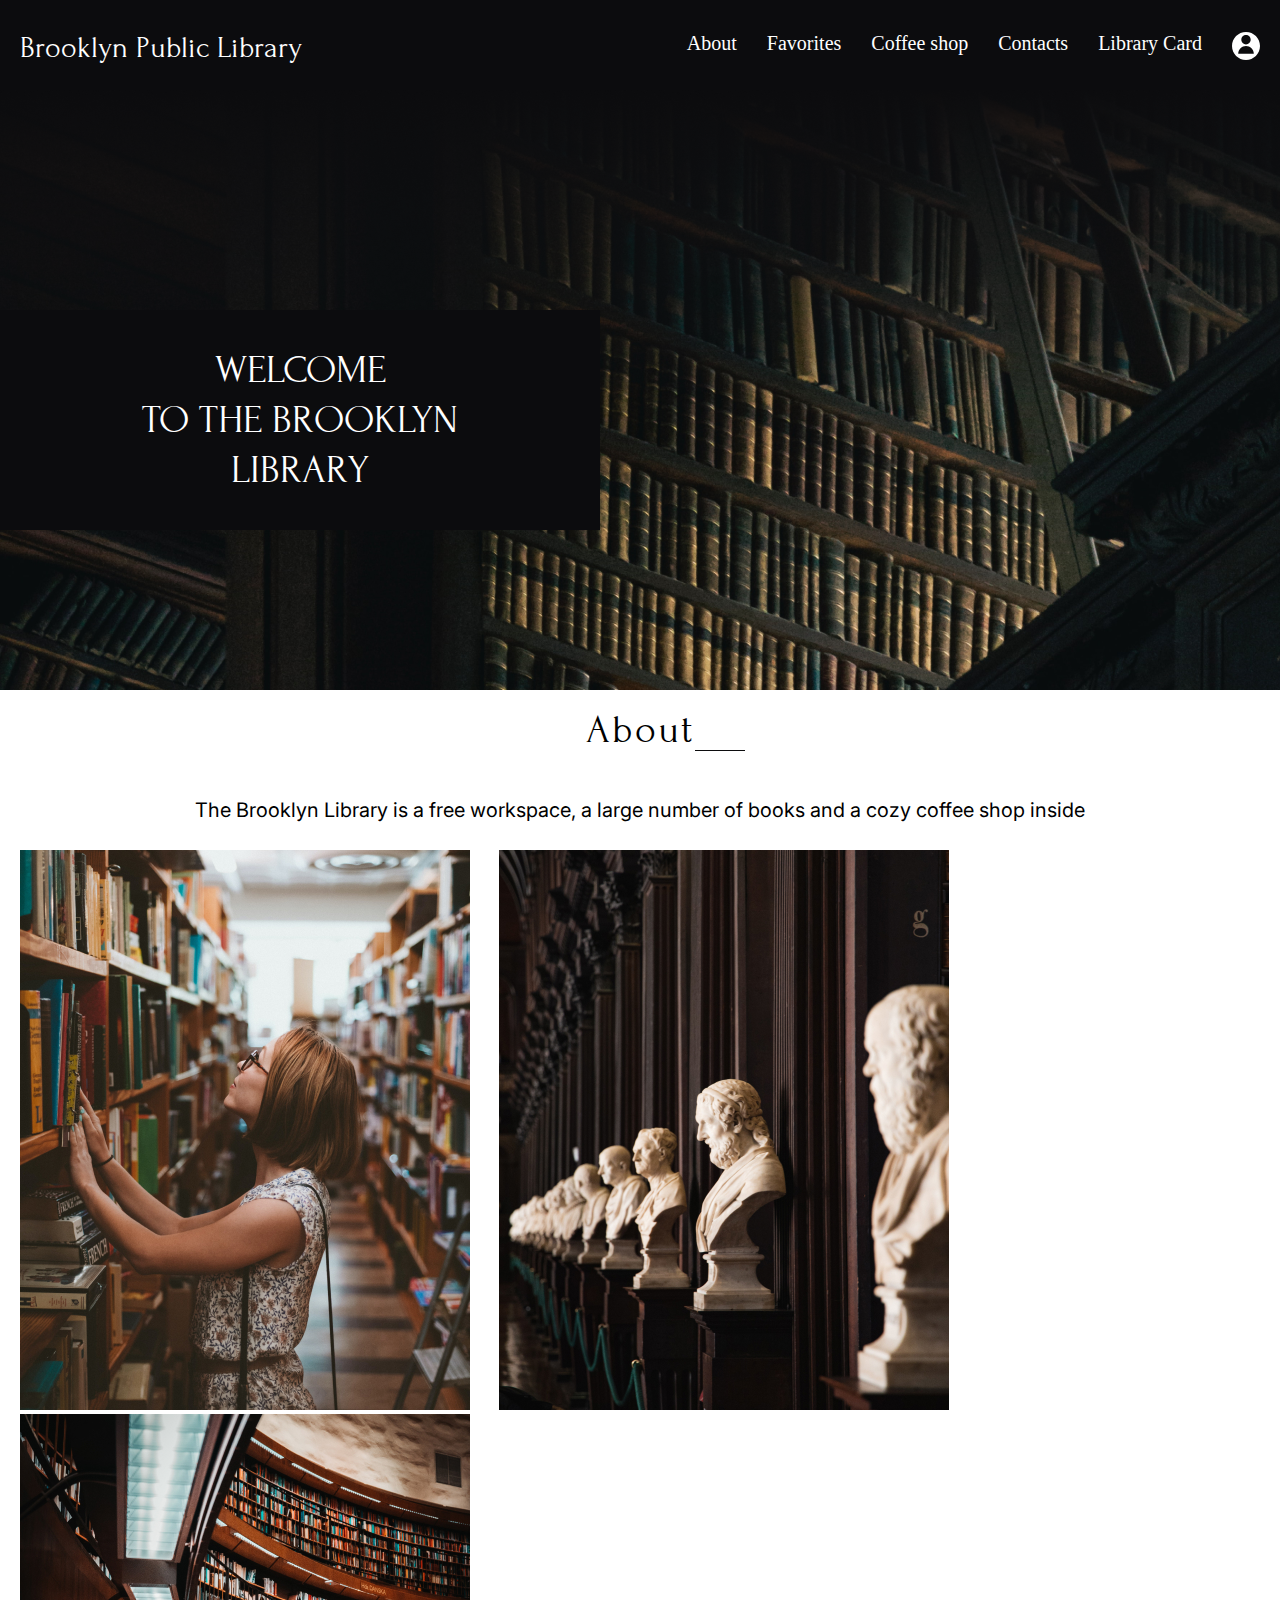
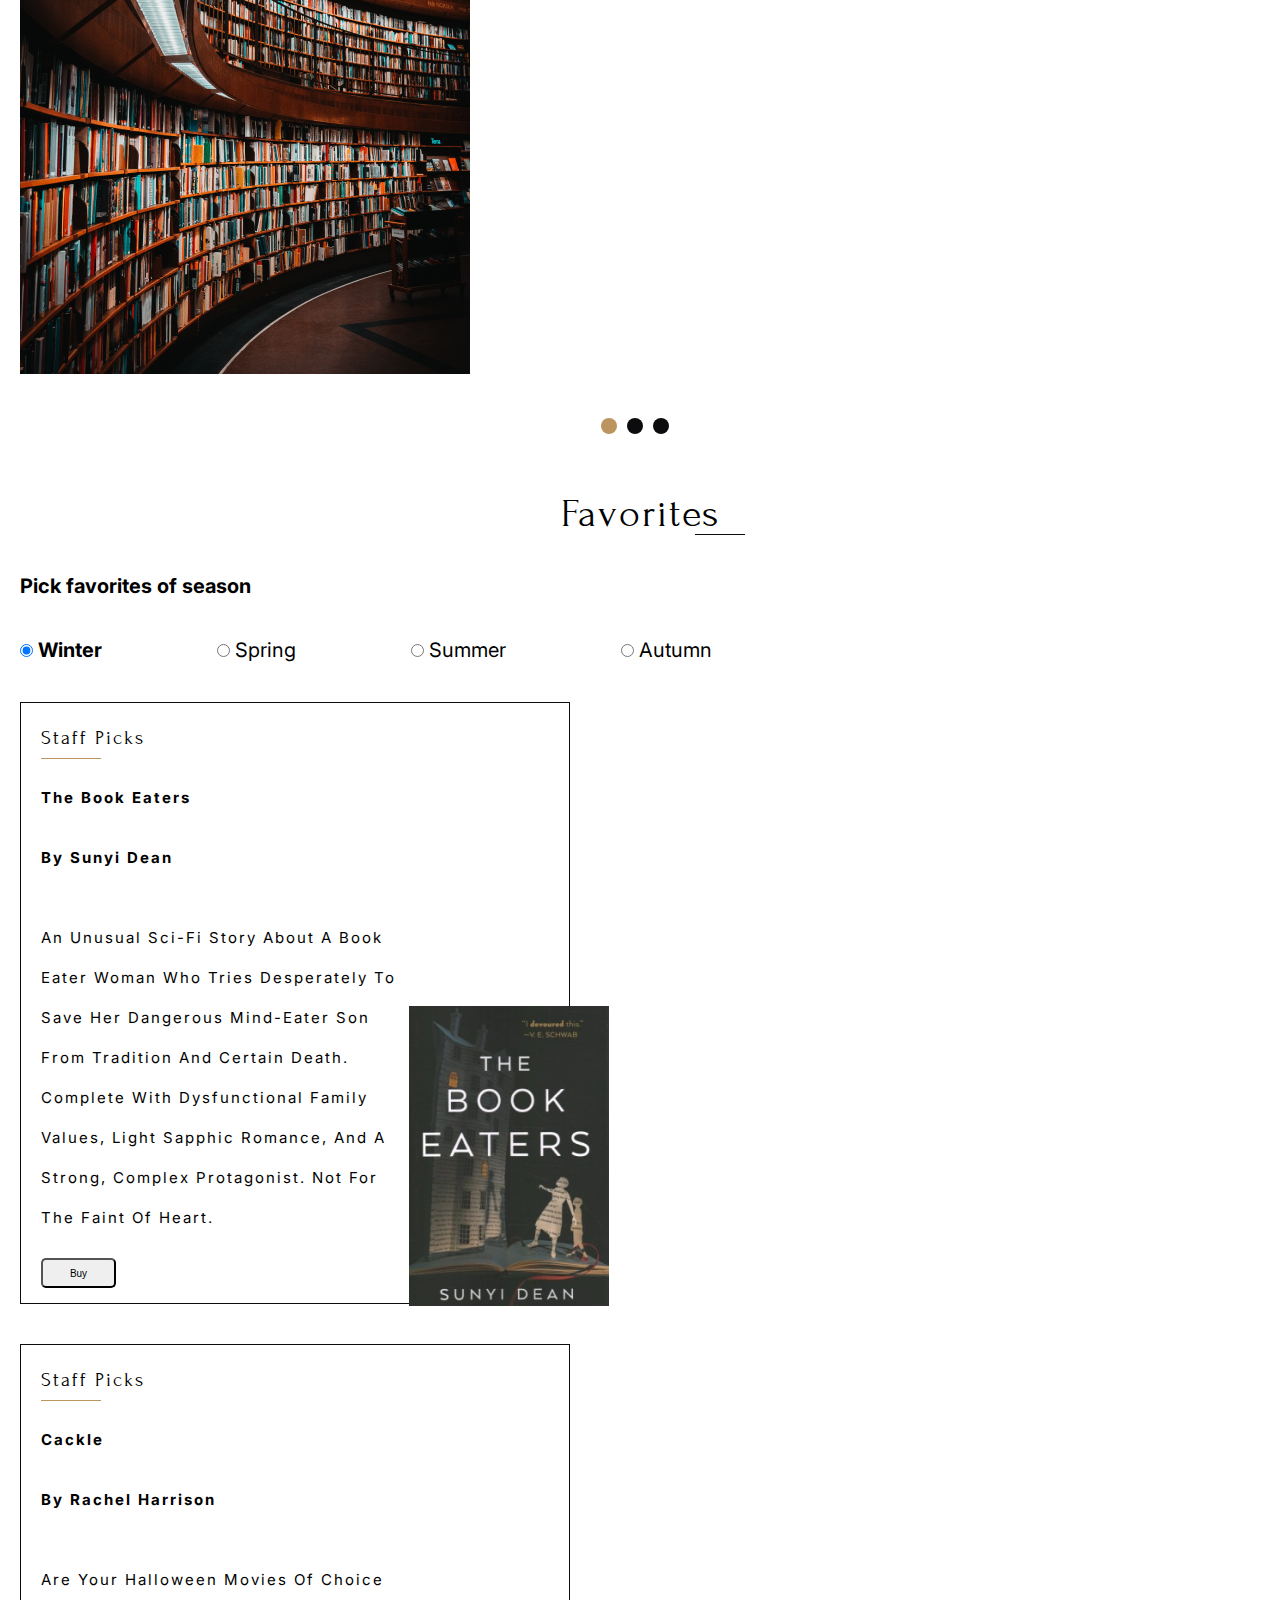
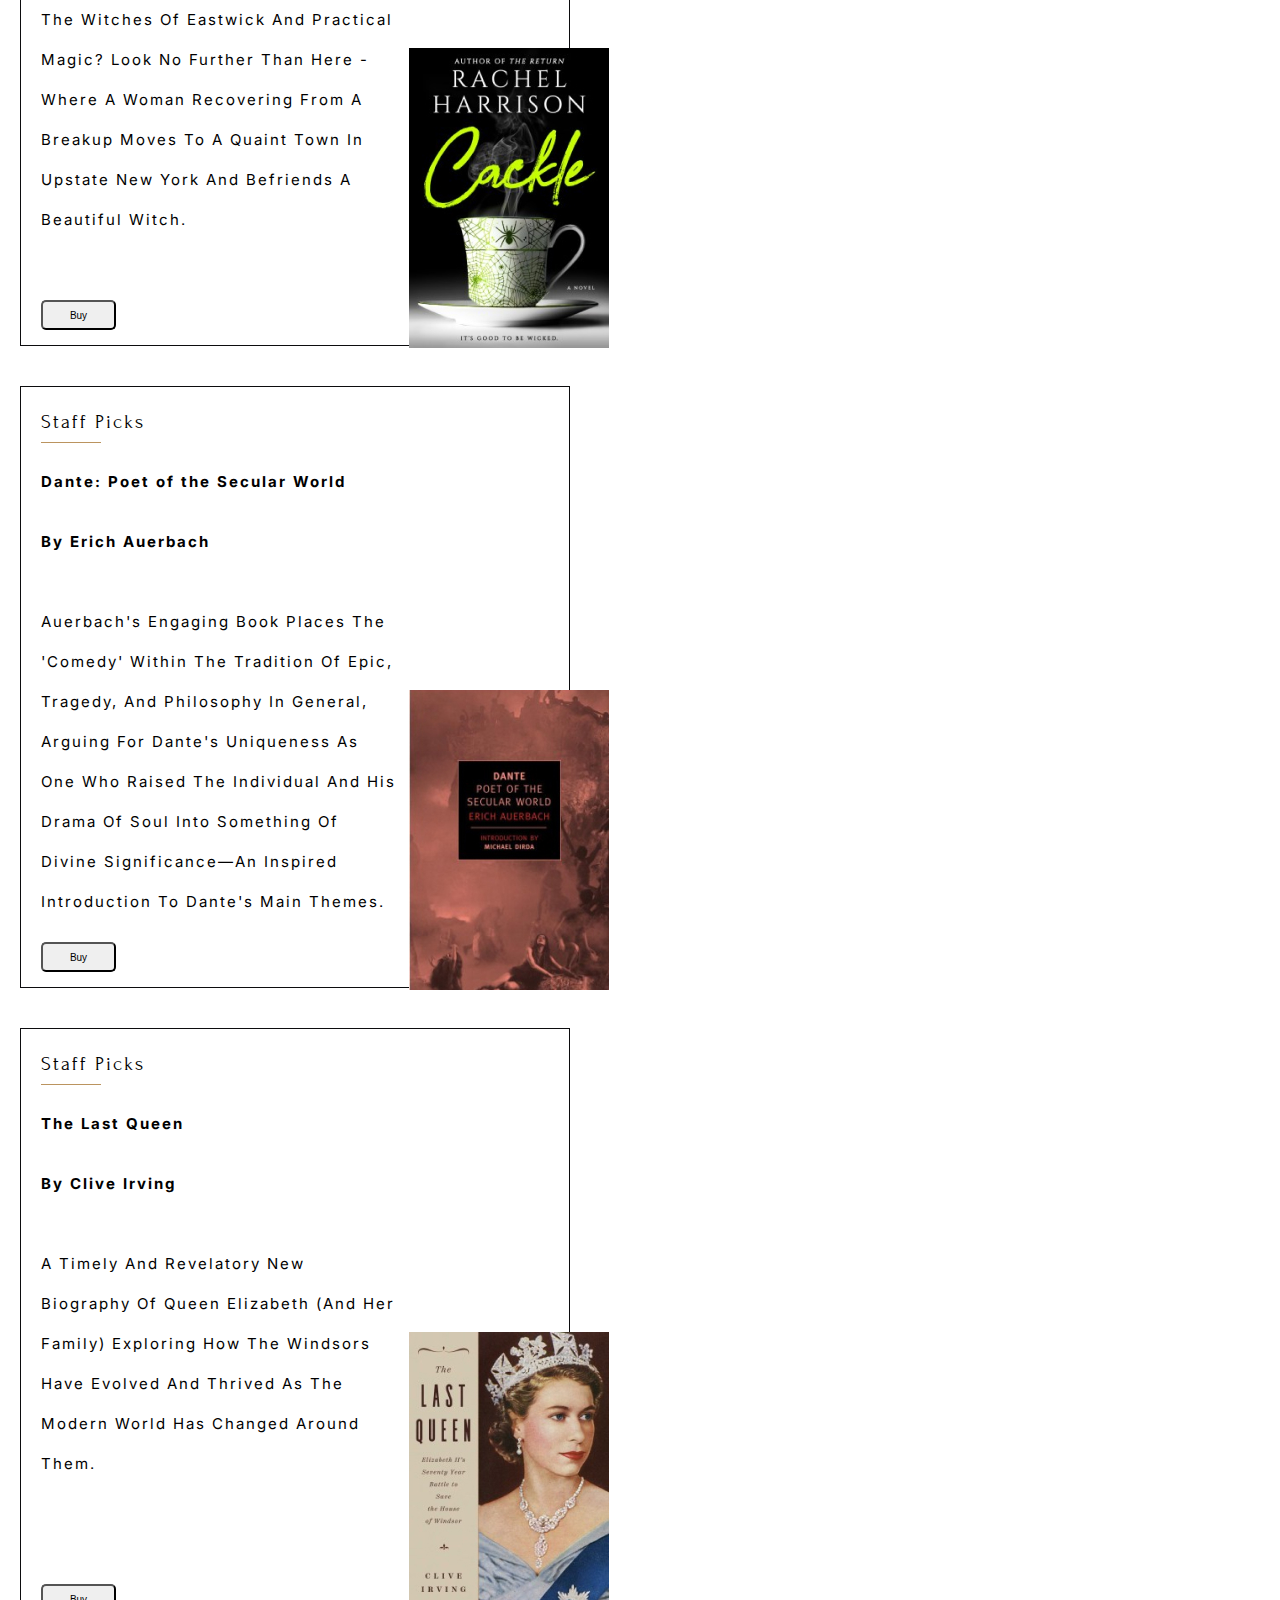
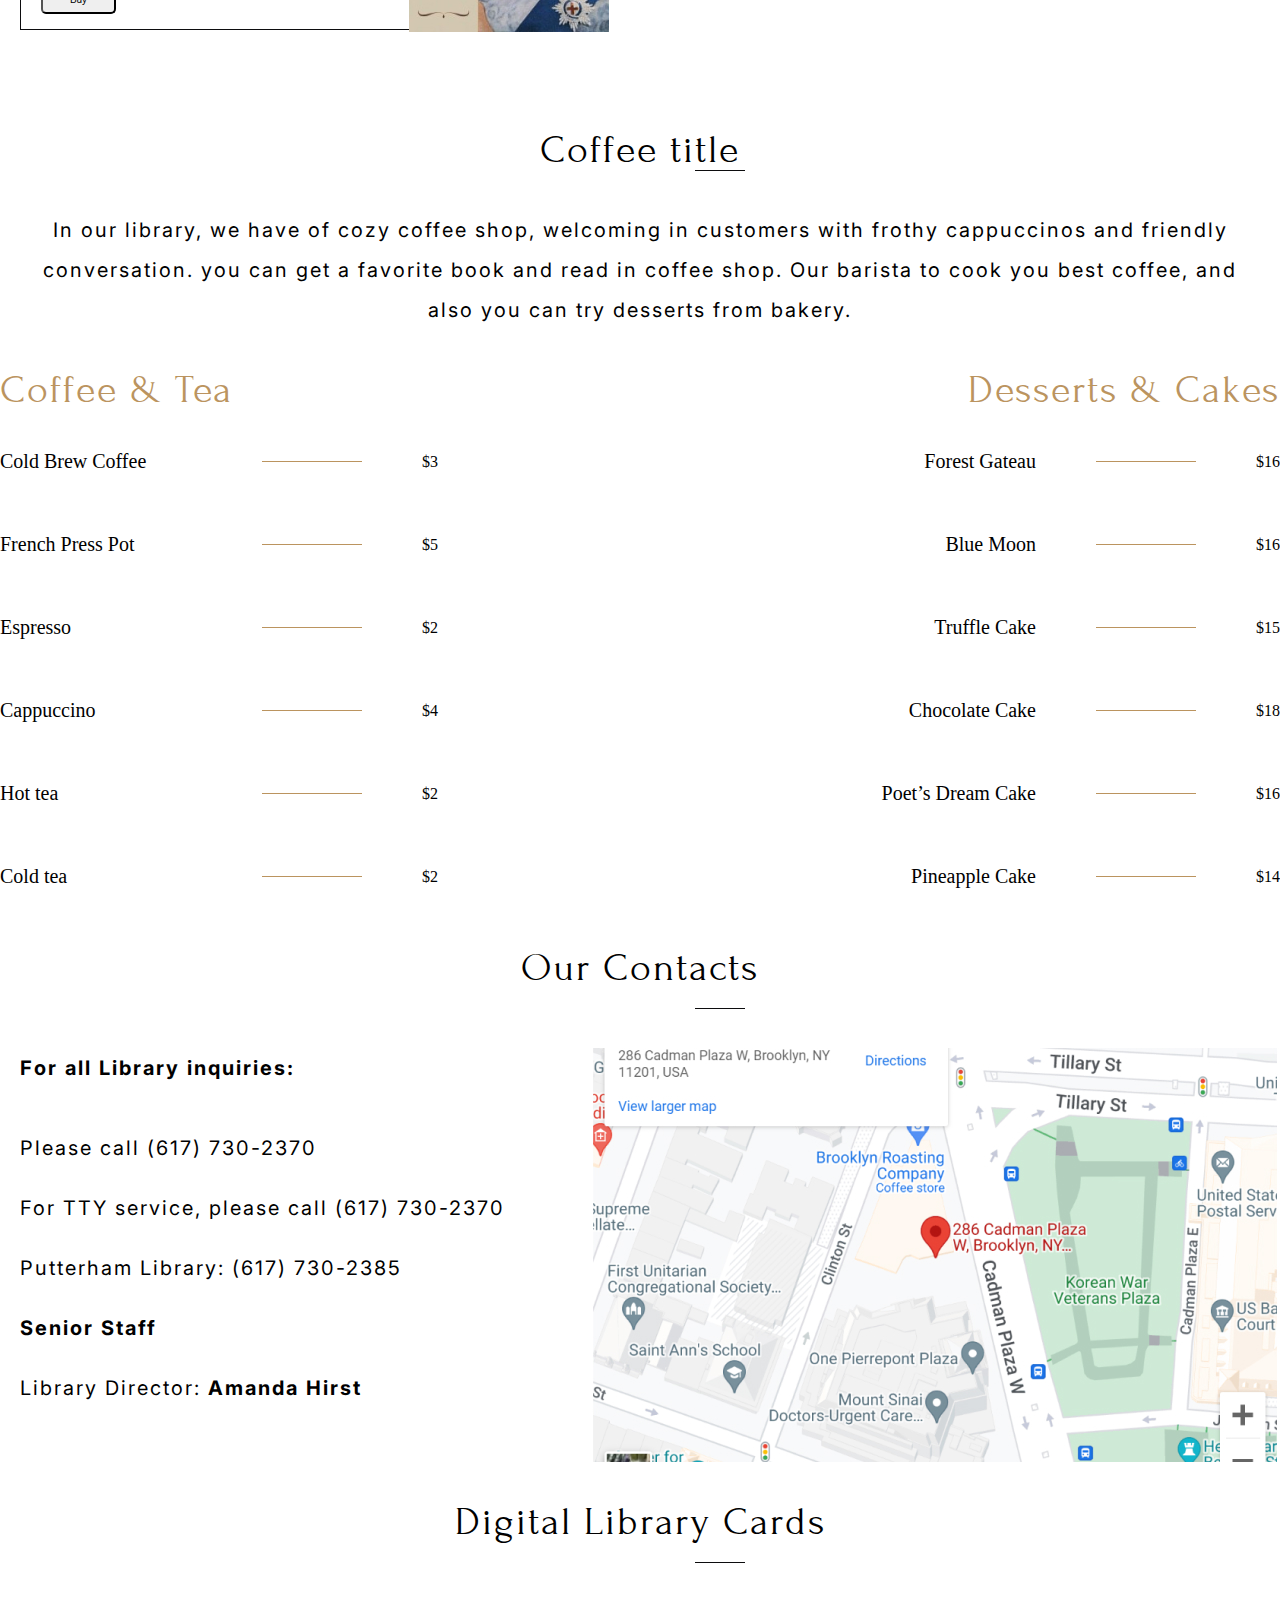
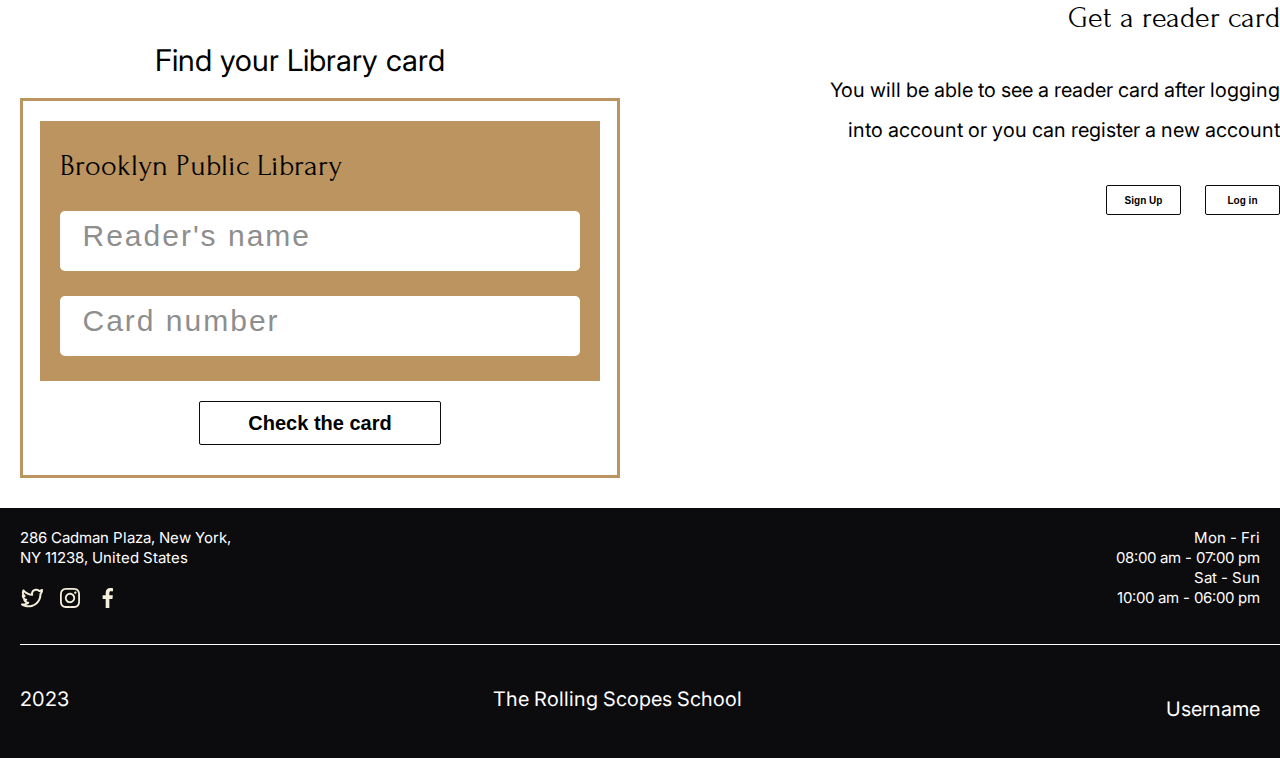
==== library.html @ 5ab6eba3 "Фиксированная вёрстка" ====
<!DOCTYPE html>
<html lang="en">
  <head>
    <link rel="stylesheet" href="/style.css" />
    <meta charset="UTF-8" />
    <meta name="viewport" content="width=device-width, initial-scale=1.0" />
    <title>Document</title>
  </head>
  <body>
    <div class="wrapper">
      <header class="header">
        <div class="container__head">
          <a href="#" class="title__head">Brooklyn Public Library</a>
          <div class="menu__container">
            <nav class="header__menu">
              <ul class="menu__list">
                <li class="menu__link">
                  <a href="#About">About</a>
                </li>
                <li class="menu__link">
                  <a href="#Favorites">Favorites</a>
                </li>
                <li class="menu__link">
                  <a href="#CoffeeShop">Coffee shop</a>
                </li>
                <li class="menu__link">
                  <a href="#Contacts">Contacts</a>
                </li>
                <li class="menu__link">
                  <a href="#LibraryCard">Library Card</a>
                </li>
              </ul>
            </nav>
            <div class="header__logo" href="#">
              <img src="/img/icon_profile.svg" alt="#" />
            </div>
          </div>
        </div>
      </header>
      <main class="main">
        <section class="welcome">
          <div class="welcome__bc"></div>
          <div class="welcome__text">
            WELCOME<br />
            TO THE BROOKLYN<br />
            LIBRARY
          </div>
        </section>
        <section class="about">
          <div class="about__content">
            <h2 class="about__title">About <span></span></h2>
            <div class="about__text">
              The Brooklyn Library is a free workspace, a large number of books
              and a cozy coffee shop inside
            </div>
            <div class="about__img">
              <img src="/img/slider0.jpg" alt="#" />
              <img src="/img/slider1.jpg" alt="#" />
              <img src="/img/slider2.jpg" alt="#" />
            </div>
            <div class="slider">
              <span class="circle circle--active"></span>
              <span class="circle"></span>
              <span class="circle"></span>
            </div>
          </div>
        </section>
        <section class="Favorites">
          <div class="Favorites__content">
            <h2 class="Favorites__title">Favorites <span></span></h2>
            <div class="Favorites__text">Pick favorites of season</div>
            <div class="gallery__seasons">
              <label class="gallery__season gallery__season--active">
                <input
                  type="radio"
                  class="radio"
                  checked
                  name="season"
                  id="winter"
                />
                Winter
              </label>
              <label class="gallery__season">
                <input type="radio" class="radio" name="season" id="spring" />
                Spring
              </label>
              <label class="gallery__season">
                <input type="radio" class="radio" name="season" id="summer" />
                Summer
              </label>
              <label class="gallery__season">
                <input type="radio" class="radio" name="season" id="autumn" />
                Autumn
              </label>
            </div>
            <div class="Favorites__items">
              <div class="Favorites__item">
                <div class="item__title">Staff Picks <span></span></div>
                <div class="item__subtitle">
                  <p>The Book Eaters</p>
                  <p>By Sunyi Dean</p>
                </div>
                <div class="item__text">
                  An unusual sci-fi story about a book eater woman who tries
                  desperately to save her dangerous mind-eater son from
                  tradition and certain death. Complete with dysfunctional
                  family values, light Sapphic romance, and a strong, complex
                  protagonist. Not for the faint of heart.
                </div>
                <button class="item__btn">Buy</button>
                <div class="item__book">
                  <img src="./img/winterBook0.jpg" alt="" />
                </div>
              </div>
              <div class="Favorites__item">
                <div class="item__title">Staff Picks <span></span></div>
                <div class="item__subtitle">
                  <p>Cackle</p>
                  <p>By Rachel Harrison</p>
                </div>
                <div class="item__text">
                  Are your Halloween movies of choice The Witches of Eastwick
                  and Practical Magic? Look no further than here - where a woman
                  recovering from a breakup moves to a quaint town in upstate
                  New York and befriends a beautiful witch.
                </div>
                <button class="item__btn">Buy</button>

                <div class="item__book">
                  <img src="./img/winterBook1.jpg" alt="" />
                </div>
              </div>
              <div class="Favorites__item">
                <div class="item__title">Staff Picks <span></span></div>
                <div class="item__subtitle">
                  <p>Dante: Poet of the Secular World</p>
                  <p>By Erich Auerbach</p>
                </div>
                <div class="item__text">
                  Auerbach's engaging book places the 'Comedy' within the
                  tradition of epic, tragedy, and philosophy in general, arguing
                  for Dante's uniqueness as one who raised the individual and
                  his drama of soul into something of divine significance—an
                  inspired introduction to Dante's main themes.
                </div>
                <button class="item__btn">Buy</button>
                <div class="item__book">
                  <img src="./img/winterBook2.jpg" alt="" />
                </div>
              </div>
              <div class="Favorites__item">
                <div class="item__title">Staff Picks <span></span></div>
                <div class="item__subtitle">
                  <p>The Last Queen</p>
                  <p>By Clive Irving</p>
                </div>
                <div class="item__text">
                  A timely and revelatory new biography of Queen Elizabeth (and
                  her family) exploring how the Windsors have evolved and
                  thrived as the modern world has changed around them.
                </div>
                <button class="item__btn">Buy</button>
                <div class="item__book">
                  <img src="./img/winterBook3.jpg" alt="" />
                </div>
              </div>
            </div>
          </div>
        </section>
        <section class="coffee shop">
          <div class="coffee__title">Coffee title <span></span></div>
          <div class="coffee__text">
            In our library, we have of cozy coffee shop, welcoming in customers
            with frothy cappuccinos and friendly conversation. you can get a
            favorite book and read in coffee shop. Our barista to cook you best
            coffee, and also you can try desserts from bakery.
          </div>
          <div class="menu">
            <div class="menu__tea__coffee">
              <div class="menu__title">Coffee & Tea</div>
              <div class="price-menu__item">
                <div class="price-item__text">Cold Brew Coffee</div>
                <span class="price-item__line"></span>
                <div class="price-item__price">$3</div>
              </div>
              <div class="price-menu__item">
                <div class="price-item__text">French Press Pot</div>
                <span class="price-item__line"></span>
                <div class="price-item__price">$5</div>
              </div>
              <div class="price-menu__item">
                <div class="price-item__text">Espresso</div>
                <span class="price-item__line"></span>
                <div class="price-item__price">$2</div>
              </div>
              <div class="price-menu__item">
                <div class="price-item__text">Cappuccino</div>
                <span class="price-item__line"></span>
                <div class="price-item__price">$4</div>
              </div>
              <div class="price-menu__item">
                <div class="price-item__text">Hot tea</div>
                <span class="price-item__line"></span>
                <div class="price-item__price">$2</div>
              </div>
              <div class="price-menu__item">
                <div class="price-item__text">Cold tea</div>
                <span class="price-item__line"></span>
                <div class="price-item__price">$2</div>
              </div>
            </div>
            <div class="coffeeShop__food">
              <div class="menu__title">Desserts & Cakes</div>
              <div class="price-menu__items">
                <div class="price-menu__item">
                  <div class="price-item__text">Forest Gateau</div>
                  <span class="price-item__line"></span>
                  <div class="price-item__price">$16</div>
                </div>
                <div class="price-menu__item">
                  <div class="price-item__text">Blue Moon</div>
                  <span class="price-item__line"></span>
                  <div class="price-item__price">$16</div>
                </div>
                <div class="price-menu__item">
                  <div class="price-item__text">Truffle Cake</div>
                  <span class="price-item__line"></span>
                  <div class="price-item__price">$15</div>
                </div>
                <div class="price-menu__item">
                  <div class="price-item__text">Chocolate Cake</div>
                  <span class="price-item__line"></span>
                  <div class="price-item__price">$18</div>
                </div>
                <div class="price-menu__item">
                  <div class="price-item__text">Poet’s Dream Cake</div>
                  <span class="price-item__line"></span>
                  <div class="price-item__price">$16</div>
                </div>
                <div class="price-menu__item">
                  <div class="price-item__text">Pineapple Cake</div>
                  <span class="price-item__line"></span>
                  <div class="price-item__price">$14</div>
                </div>
              </div>
            </div>
          </div>
        </section>
        <section class="Our__Contacts">
          <div class="title__contacts">Our Contacts <span></span></div>
          <div class="info__row">
            <div class="info__contacts">
              <div class="text__info">
                <div class="inquiries__label">For all Library inquiries:</div>
                <p class="inquiries__text">Please call (617) 730-2370</p>
                <p class="inquiries__text">
                  For TTY service, please call (617) 730-2370
                </p>
                <p class="inquiries__text">Putterham Library: (617) 730-2385</p>
                <div class="senior__info">Senior Staff</div>
                <p class="inquiries__text">
                  Library Director: <span>Amanda Hirst</span>
                </p>
              </div>
            </div>
            <img class="info__img" src="./img/map.jpg" alt="#" />
          </div>
        </section>
        <section class="LibraryCards">
          <div class="card__content">
            <div class="card__title">Digital Library Cards <span></span></div>
            <div class="card__row">
              <div class="card__info">
                <div class="card__info-title">Find your Library card</div>
                <div class="card__info-body">
                  <div class="card-form__content">
                    <legend class="card-form__subtitle">
                      Brooklyn Public Library
                    </legend>
                    <input
                      class="card-form__name"
                      type="text"
                      placeholder="Reader's name "
                    />
                    <input
                      class="card-form__number"
                      type="text"
                      placeholder="Card number"
                    />
                  </div>
                  <button class="card-from__btn" type="submit">
                    Check the card
                  </button>
                </div>
              </div>
              <div class="card__reader">
                <div class="card__reader-title">Get a reader card</div>
                <div class="card__reader-text">
                  You will be able to see a reader card after logging into
                  account or you can register a new account
                </div>
                <form class="card-reader__form" action="#">
                  <button class="card-reader__sign btn">Sign Up</button>
                  <button class="card-reader__log btn">Log in</button>
                </form>
              </div>
            </div>
          </div>
        </section>
      </main>
      <footer class="footer">
        <div class="footer__content">
          <div class="footer__column">
            <div class="footer__top">
              <div class="footer__schedule">
                <div class="schedule__socialNetwork">
                  <a href="#" class="socialNetwork__address">
                    286 Cadman Plaza, New York, <br />
                    NY 11238, United States
                  </a>
                  <ul class="socialNetwork__links">
                    <li>
                      <a href="#"
                        ><img
                          class="socialNetwork__link"
                          src="./img/u_twitter-alt.svg"
                          alt="#"
                      /></a>
                    </li>
                    <li>
                      <a href="#"
                        ><img
                          class="socialNetwork__link"
                          src="./img/u_instagram.svg"
                          alt="#"
                      /></a>
                    </li>
                    <li>
                      <a href="#"
                        ><img
                          class="socialNetwork__link"
                          src="./img/u_facebook-f.svg"
                          alt="#"
                      /></a>
                    </li>
                  </ul>
                </div>
                <div class="schedule__workingHours">
                  <div class="workingHours__days">
                    <p class="days__text">Mon - Fri</p>
                    <p class="days__text">08:00 am - 07:00 pm</p>
                  </div>
                  <div class="workingHours__hours">
                    <p class="hours__text">Sat - Sun</p>
                    <p class="hours__text">10:00 am - 06:00 pm</p>
                  </div>
                </div>
              </div>
            </div>
            <span class="footer__line"></span>
          </div>

          <div class="footer__base">
            <div class="base__row">
              <div class="footer-base__date">2023</div>
              <div class="footer-base__text">The Rolling Scopes School</div>
              <div class="footer-base__username">Username</div>
            </div>
          </div>
        </div>
      </footer>
    </div>
  </body>
</html>
---- style.css ----
@import url("https://fonts.googleapis.com/css2?family=Inter:wght@100..900&display=swap");
@import url("https://fonts.googleapis.com/css2?family=Forum&display=swap");
* {
  padding: 0;
  margin: 0;
  box-sizing: border-box;
}

.wrapper {
  max-width: 1440px;
  overflow: hidden;
  margin: 0 auto;
}
.header {
  background-color: #0c0c0e;
  height: 90px;
}
.container__head {
  padding-top: 31px;
  padding-left: 20px;
  display: flex;
  justify-content: space-between;
  align-items: center;
}
.title__head {
  text-decoration: none;
  color: #fff;
  font-family: "Forum";
  font-size: 30px;
}
.menu__list {
  max-width: 584px;
  display: flex;
}
.menu__link {
  list-style: none;
  font-size: 20px;
  margin-right: 30px;
}
.menu__list a {
  text-decoration: none;
  color: #fff;
}
.header__logo {
  margin-right: 20px;
}
.menu__container {
  display: flex;
}
.main {
  margin: 0 auto;
}
.welcome {
  position: relative;
}
.welcome__bc {
  width: 100%;
  background: url(./img/Header.png) no-repeat;
  height: 600px;
  background-size: cover;
}
.welcome__text {
  font-size: 40px;
  line-height: 50px;
  bottom: 160px;
  color: #fff;
  padding: 35px 40px;
  z-index: 0;
  position: absolute;
  width: 600px;
  font-family: "Forum";
  text-align: center;
  background-color: #0c0c0e;
}
.about {
}
.about__title {
  position: relative;
  font-weight: normal;
  line-height: 40px;
  font-size: 40px;
  letter-spacing: 2px;
  font-family: "Forum";
  text-align: center;
  padding-top: 20px;
  & span {
    left: 695px;
    position: absolute;
    display: block;
    background-color: #0c0c0e;
    width: 50px;
    height: 1px;
  }
}
.about__text {
  line-height: 40px;
  font-size: 20px;
  font-family: "inter";
  padding-top: 40px;
  text-align: center;
}
.about__img {
  padding-top: 20px;
}
.about__img :first-child {
  padding-left: 20px;
  padding-right: 25px;
}
.about__img :last-child {
  padding-left: 20px;
}
.slider {
  display: flex;
  padding-top: 40px;
  justify-content: center;
}
.circle {
  width: 16px;
  height: 16px;
  border-radius: 50%;
  background-color: #0c0c0e;
  display: inline-block;
  margin-right: 10px;
}
.circle--active {
  background-color: #bb945f;
}
.Favorites__title {
  position: relative;
  font-weight: normal;
  line-height: 40px;
  font-size: 40px;
  letter-spacing: 2px;
  font-family: "Forum";
  text-align: center;
  padding-top: 60px;
  & span {
    display: block;
    left: 695px;
    position: absolute;
    background-color: #0c0c0e;
    width: 50px;
    height: 1px;
  }
}
.Favorites__text {
  padding-left: 20px;
  padding-top: 40px;
  font-family: "inter";
  font-size: 20px;
  line-height: 24.2px;
  font-weight: 700;
}
.gallery__seasons {
  padding-top: 40px;
  padding-left: 20px;
}
.gallery__season {
  margin-right: 110px;
  width: 700px;
  font-family: "inter";
  font-size: 20px;
  line-height: 24px;
}

.gallery__season--active {
  font-weight: 700;
}
.Favorites__items {
  display: flex;
  flex-wrap: wrap;
  padding-top: 40px;
  margin: 0 -110px;
}
.Favorites__item {
  flex: 1 0 60%;
  max-width: 550px;
  min-height: 555px;
  border: 1px solid #0c0c0e;
  position: relative;
  display: flex;
  flex-direction: column;
  margin: 0 130px 40px;
  padding: 15px 20px;
}
.item__title {
  font-family: "Forum";
  font-size: 20px;
  line-height: 40px;
  letter-spacing: 2px;
  font-weight: 400;
  position: relative;
  & span {
    display: block;
    position: absolute;
    background-color: #bb945f;
    width: 60px;
    height: 1px;
  }
}
.item__subtitle {
  padding-top: 20px;
  font-family: "inter";
  font-weight: 700;
  font-size: 15px;
  line-height: 40px;
  letter-spacing: 2px;
}
.item__subtitle p {
  margin-bottom: 20px;
}
.item__text {
  padding-top: 20px;
  width: 355px;
  height: 320px;
  font-family: "inter";
  font-weight: 400;
  font-size: 15px;
  line-height: 40px;
  letter-spacing: 2px;
  text-transform: capitalize;
  flex: 1 1 auto;
}
.item__book {
  position: absolute;
  right: -40px;
  bottom: -7px;
}
.item__btn {
  width: 75px;
  height: 30px;
  border-radius: 5px;
  margin-top: 40px;
  font-size: 10px;
}
.coffee__title {
  position: relative;
  font-weight: normal;
  line-height: 40px;
  font-size: 40px;
  letter-spacing: 2px;
  font-family: "Forum";
  text-align: center;
  padding-top: 60px;
  & span {
    display: block;
    left: 695px;
    position: absolute;
    background-color: #0c0c0e;
    width: 50px;
    height: 1px;
  }
}
.coffee__text {
  padding: 40px 20px;
  font-family: "inter";
  font-weight: 400;
  font-size: 20px;
  line-height: 40px;
  letter-spacing: 2px;
  text-align: center;
}
.menu__title {
  position: relative;
  padding-bottom: 40px;
  color: #bb945f;
  font-family: "forum";
  font-weight: 400;
  font-size: 40px;
  line-height: 40px;
  letter-spacing: 2px;
}
.menu__tea__coffee {
  width: 438px;
}
.price-item__text {
  flex: 1 0 auto;
  font-size: 20px;
}

.price-item__line {
  display: inline-block;
  width: 100px;
  height: 1px;
  background-color: #bb945f;
  margin: 0 60px;
}

.price-item__price {
}
.price-menu__items {
  display: flex;
  flex-direction: column;
}
.menu {
  display: flex;
  justify-content: space-between;
}
.price-menu__item {
  display: flex;
  justify-content: space-between;
  align-items: center;
  margin-bottom: 40px;
  margin: 0 0px 60px 0;
  width: 100%;
}
.coffeeShop__food {
  text-align: right;
  width: 438px;
}
.title__contacts {
  margin: 0px 0 60px 0;
  position: relative;
  font-weight: normal;
  line-height: 40px;
  font-size: 40px;
  letter-spacing: 2px;
  font-family: "Forum";
  text-align: center;
  & span {
    display: block;
    left: 695px;
    position: absolute;
    background-color: #0c0c0e;
    width: 50px;
    height: 1px;
    margin-top: 20px;
  }
}
.Our__Contacts {
  margin-bottom: 40px;
}
.info__row {
  display: flex;
  justify-content: space-between;
  align-items: flex-start;
}
.info__img {
  height: 414px;
}
.info__contacts {
  margin: 0 20px;
}
.text__info {
  display: flex;
  flex-direction: column;
  justify-content: flex-start;
}
.inquiries__label {
  font-family: "inter";
  font-weight: 700;
  font-size: 20px;
  line-height: 40px;
  letter-spacing: 2px;
  padding-bottom: 40px;
}
.inquiries__text {
  font-family: "inter";
  font-weight: 400;
  font-size: 20px;
  line-height: 40px;
  letter-spacing: 2px;
  margin-bottom: 20px;
}
.inquiries__text:last-child {
  margin: 0;
}
.senior__info {
  font-family: "inter";
  font-weight: 700;
  font-size: 20px;
  line-height: 40px;
  letter-spacing: 2px;
  padding-bottom: 20px;
}
.inquiries__text span {
  font-weight: 700;
}
.card__title {
  margin: 0 0 60px 0;
  position: relative;
  font-weight: normal;
  line-height: 40px;
  font-size: 40px;
  letter-spacing: 2px;
  font-family: "Forum";
  text-align: center;
  & span {
    display: block;
    left: 695px;
    position: absolute;
    background-color: #0c0c0e;
    width: 50px;
    height: 1px;
    margin-top: 20px;
  }
}
.card__row {
  display: flex;
  justify-content: space-between;
  align-items: flex-start;
}

.card__info {
  width: 600px;
}
.card__info-title {
  text-align: center;
  font-family: "inter";
  font-weight: 400;
  font-size: 30px;
  line-height: 36px;
  letter-spacing: 2%;
  padding-top: 40px;
}
.card__info-body {
  width: 600px;
  border: 3px solid #bb945f;
  margin: 20px 20px 30px 20px;
  display: flex;
  flex-direction: column;
  align-items: center;
  padding: 20px 20px 30px 20px;
}
.card-form__subtitle {
  font-family: "forum";
  font-weight: 400;
  font-size: 30px;
  line-height: 50px;
  letter-spacing: 2%;
  padding-bottom: 20px;
}
.card-form__content {
  background-color: #bb945f;
  padding: 20px 20px 25px 20px;
  margin-bottom: 20px;
}
.card-form__name {
  border-radius: 5px;
  margin-bottom: 25px;
  padding: 22.5px;
  width: 520px;
  border: none;
}
.card-form__name::-moz-placeholder {
  color: #8e8e8e;
  font-size: 30px;
  letter-spacing: 2px;
  line-height: 50px;
}
.card-form__name::placeholder {
  color: #8e8e8e;
  font-size: 30px;
  letter-spacing: 2px;
  line-height: 50px;
}

.card-form__number {
  border-radius: 5px;
  padding: 22.5px;
  width: 520px;
  border: none;
}
.card-form__number::-moz-placeholder {
  color: #8e8e8e;
  font-size: 30px;
  letter-spacing: 2px;
  line-height: 50px;
}
.card-form__number::placeholder {
  color: #8e8e8e;
  font-size: 30px;
  letter-spacing: 2px;
  line-height: 50px;
}
.card-from__btn {
  font-weight: 700;
  font-size: 20px;
  font-family: 700;
  line-height: 24px;

  width: 242px;
  height: 44px;
  border-radius: 2px;
  border: 1px solid #0c0c0e;
  background-color: #fff;
}
.card__reader {
  width: 456px;
  text-align: right;
}
.card__reader-title {
  font-family: "forum";
  font-weight: 400;
  font-size: 30px;
  text-align: right;
  line-height: 33px;
  margin-bottom: 35px;
}
.card__reader-text {
  font-family: "inter";
  font-weight: 400;
  font-size: 20px;
  line-height: 40px;
  margin-bottom: 35px;
}

.btn {
  width: 75px;
  height: 30px;
  border-radius: 2px;
  border: 1px #0c0c0e solid;
  font-weight: 700;
  text-align: center;
  font-size: 10px;
  background-color: #fff;
  margin-right: 20px;
}
.card-reader__log {
  margin-right: 0;
}
.footer {
  background-color: #0c0c0e;
  max-width: 1440px;
  height: 250px;
}
.footer__top {
  padding-bottom: 30px;
}
.footer__content {
  padding: 20px 20px 30px 20px;
}
.footer__column {
  display: flex;
  flex-direction: column;
}
.footer__schedule {
  display: flex;
  justify-content: space-between;
}
.socialNetwork__address {
  font-family: "inter";
  font-weight: 400;
  font-size: 15px;
  line-height: 20px;
  color: #fff;
  text-decoration: none;
}
.socialNetwork__links {
  justify-content: space-between;
  width: 100px;
  display: flex;
  padding-top: 18px;
  list-style-type: none;
}
.schedule__workingHours {
  font-family: "inter";
  font-weight: 400;
  font-size: 15px;
  line-height: 20px;
  text-align: right;
  color: #fff;
}
.footer__line {
  background-color: #fff;
  width: 1400px;
  height: 1px;
  text-align: center;
}
.base__row {
  display: flex;
  justify-content: space-between;
  padding: 44px 0;
}
.footer-base__date {
  color: #fff;
  font-family: "inter";
  font-weight: 400;
  font-size: 20px;
  line-height: 20px;
}
.footer-base__text {
  color: #fff;
  font-family: "inter";
  font-weight: 400;
  font-size: 20px;
  line-height: 20px;
}
.footer-base__username {
  color: #fff;
  font-family: "inter";
  font-weight: 400;
  font-size: 20px;
  line-height: 40px;
}
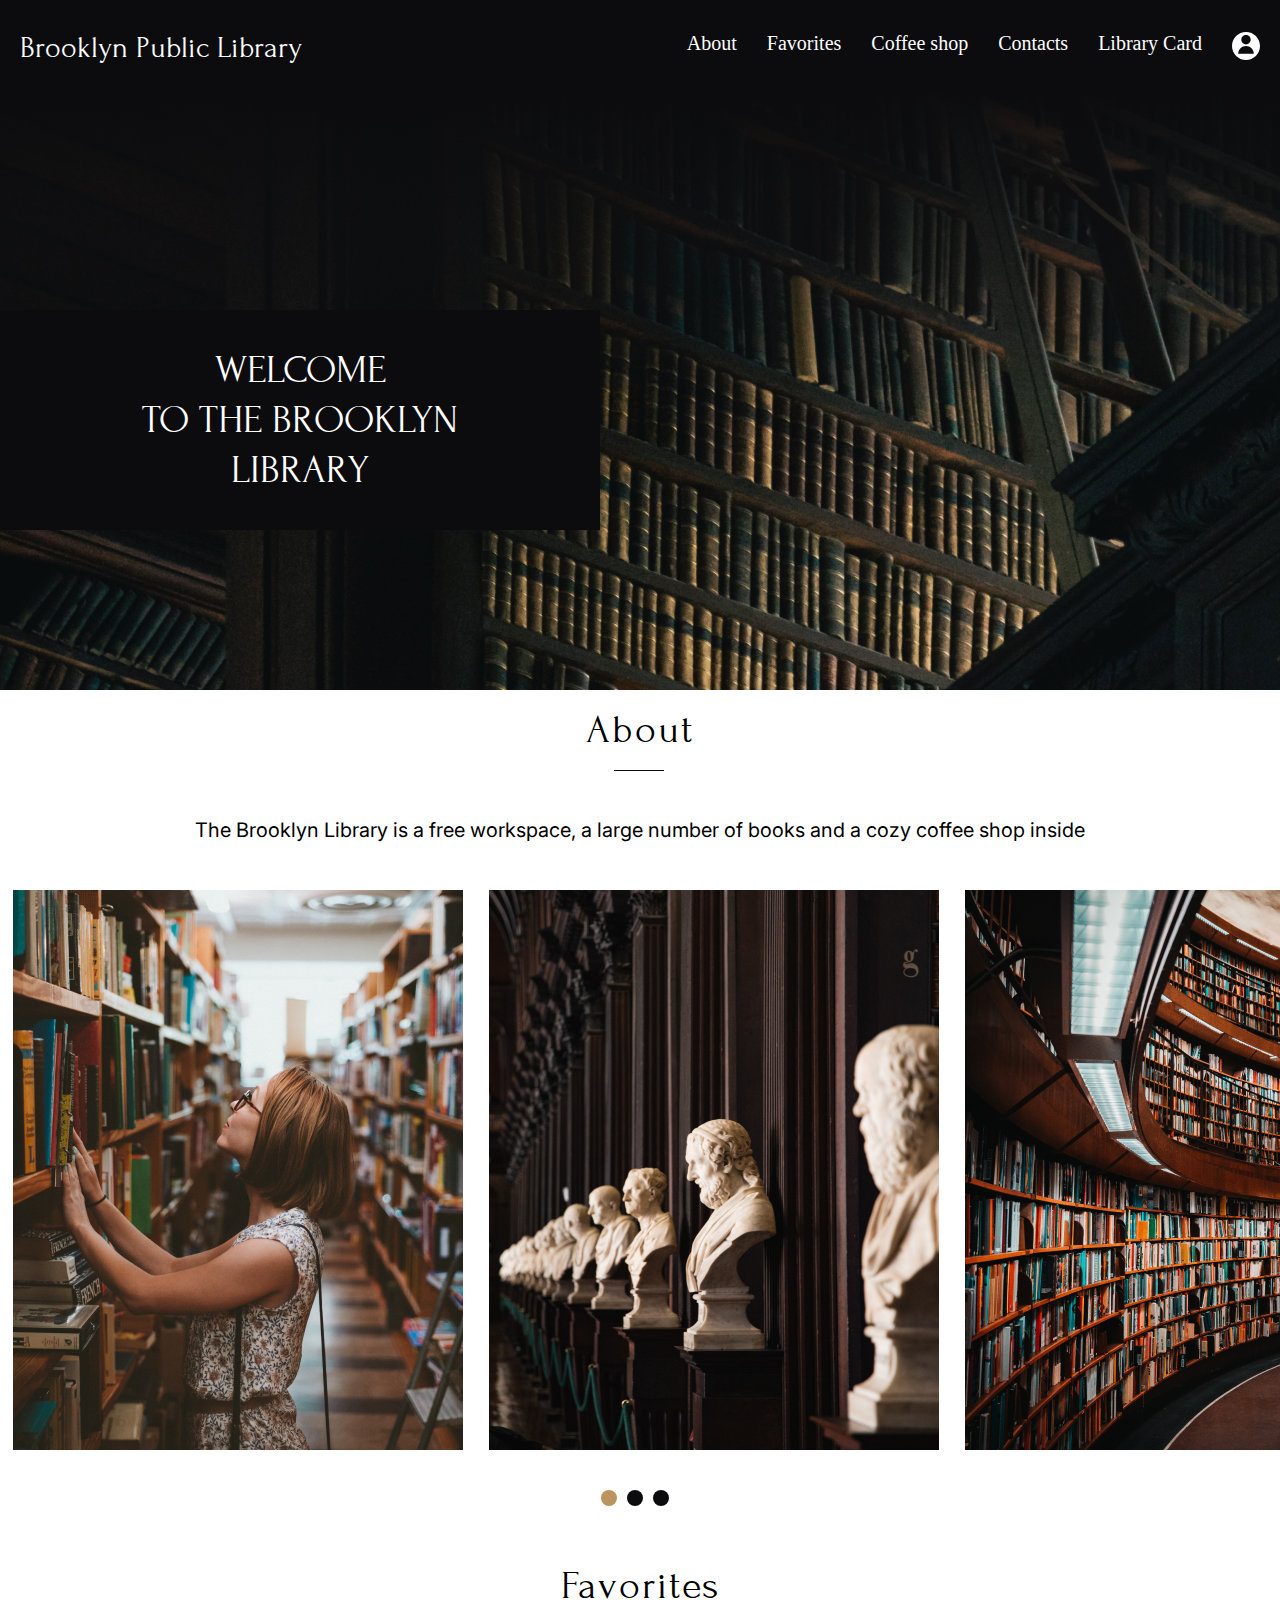
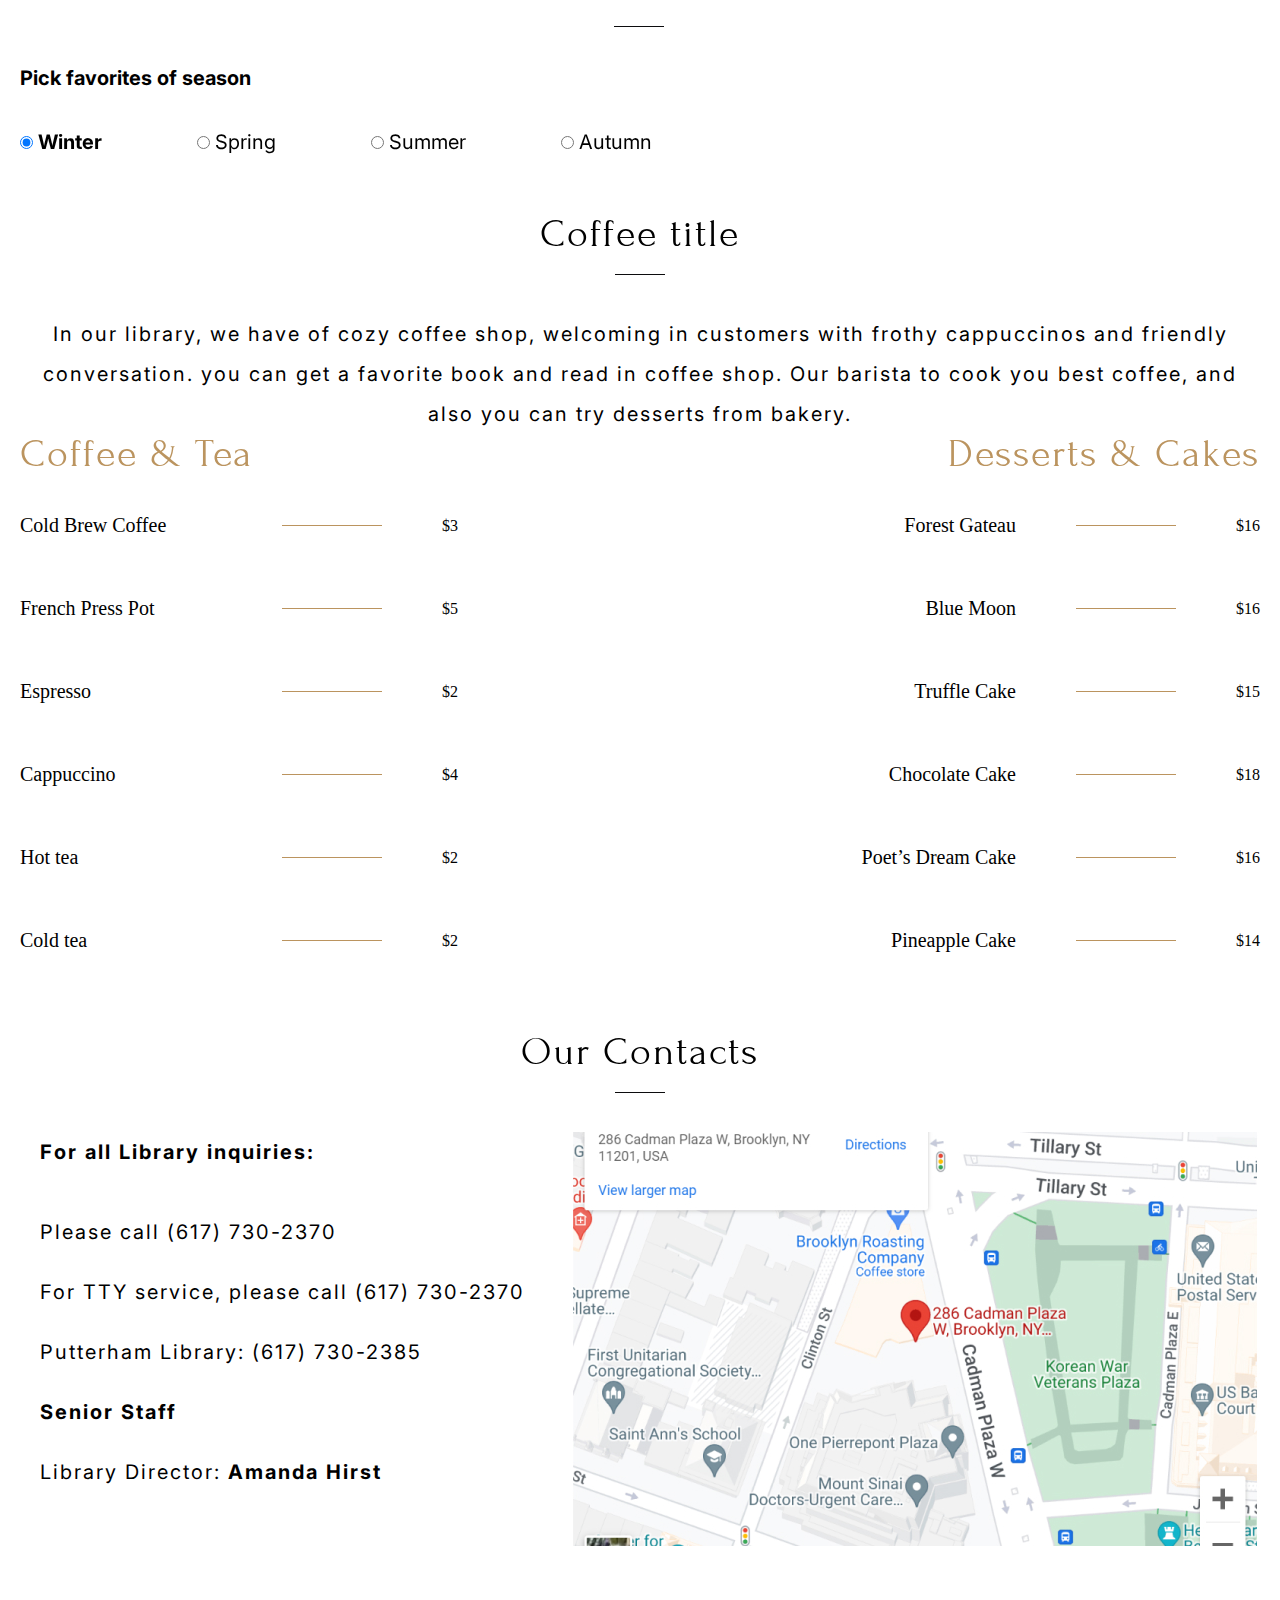
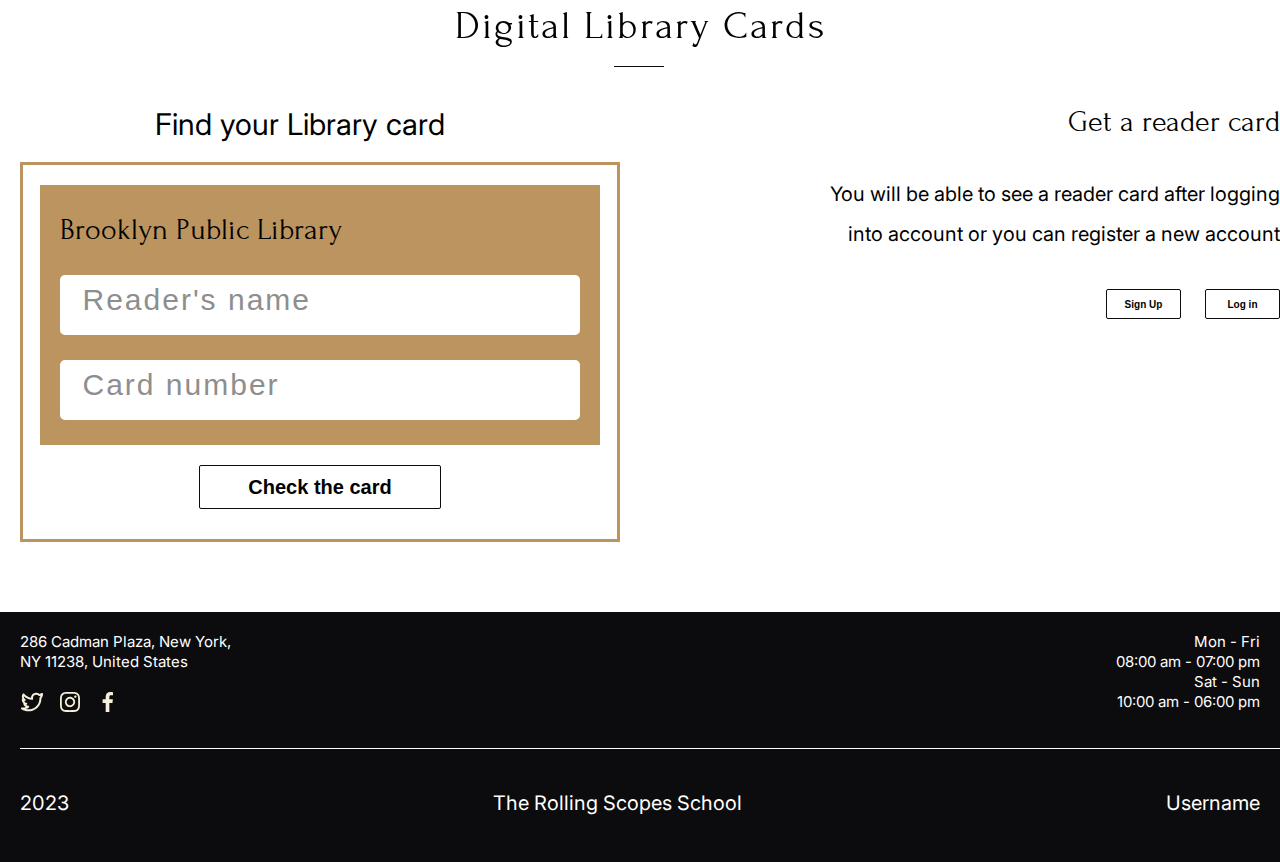
==== commit 2970fcfb: "первый коммит" ====
--- a/library.html
+++ b/library.html
@@ -11,7 +11,11 @@
       <header class="header">
         <div class="container__head">
           <a href="#" class="title__head">Brooklyn Public Library</a>
+
           <div class="menu__container">
+            <div class="header__burger">
+              <span></span>
+            </div>
             <nav class="header__menu">
               <ul class="menu__list">
                 <li class="menu__link">
@@ -48,26 +52,69 @@
         </section>
         <section class="about">
           <div class="about__content">
-            <h2 class="about__title">About <span></span></h2>
+            <h2 class="about__title title">About <span></span></h2>
             <div class="about__text">
               The Brooklyn Library is a free workspace, a large number of books
               and a cozy coffee shop inside
             </div>
-            <div class="about__img">
-              <img src="/img/slider0.jpg" alt="#" />
-              <img src="/img/slider1.jpg" alt="#" />
-              <img src="/img/slider2.jpg" alt="#" />
-            </div>
-            <div class="slider">
-              <span class="circle circle--active"></span>
-              <span class="circle"></span>
-              <span class="circle"></span>
+            <div class="about__slider">
+              <div class="slider__row">
+                <div class="slider__switches">
+                  <img
+                    class="next"
+                    src="./img/Vector1.svg"
+                    onclick="plusSlides(1)"
+                    alt=""
+                  />
+                  <img
+                    class="prev"
+                    src="./img/Vector0.svg"
+                    onclick="plusSlides(-1)"
+                    alt=""
+                  />
+                </div>
+                <div class="slider__items">
+                  <img class="slider__item" src="/img/slider0.jpg" alt="#" />
+                  <img class="slider__item" src="/img/slider1.jpg" alt="#" />
+                  <img class="slider__item" src="/img/slider2.jpg" alt="#" />
+                  <img class="slider__item" src="/img/slider3.jpg" alt="#" />
+                  <img class="slider__item" src="/img/slider4.jpg" alt="#" />
+                </div>
+                <div class="slider__controls">
+                  <span
+                    class="circle circle--active"
+                    onclick="currentSlide(1)"
+                    data-id="0"
+                  ></span>
+                  <span
+                    class="circle"
+                    onclick="currentSlide(2)"
+                    data-id="1"
+                  ></span>
+                  <span
+                    class="circle"
+                    onclick="currentSlide(3)"
+                    data-id="2"
+                  ></span>
+                  <span
+                    class="circle circle--tel"
+                    onclick="currentSlide(4)"
+                    data-id="3"
+                  ></span>
+                  <span
+                    class="circle circle--tel"
+                    onclick="currentSlide(5)"
+                    data-id="4"
+                  ></span>
+                </div>
+              </div>
             </div>
           </div>
         </section>
         <section class="Favorites">
           <div class="Favorites__content">
-            <h2 class="Favorites__title">Favorites <span></span></h2>
+            <h2 class="Favorites__title title">Favorites <span></span></h2>
+
             <div class="Favorites__text">Pick favorites of season</div>
             <div class="gallery__seasons">
               <label class="gallery__season gallery__season--active">
@@ -93,8 +140,9 @@
                 Autumn
               </label>
             </div>
-            <div class="Favorites__items">
-              <div class="Favorites__item">
+
+            <div class="favorites__items">
+              <!-- <div class="favorites__item">
                 <div class="item__title">Staff Picks <span></span></div>
                 <div class="item__subtitle">
                   <p>The Book Eaters</p>
@@ -112,7 +160,7 @@
                   <img src="./img/winterBook0.jpg" alt="" />
                 </div>
               </div>
-              <div class="Favorites__item">
+              <div class="favorites__item">
                 <div class="item__title">Staff Picks <span></span></div>
                 <div class="item__subtitle">
                   <p>Cackle</p>
@@ -130,7 +178,7 @@
                   <img src="./img/winterBook1.jpg" alt="" />
                 </div>
               </div>
-              <div class="Favorites__item">
+              <div class="favorites__item">
                 <div class="item__title">Staff Picks <span></span></div>
                 <div class="item__subtitle">
                   <p>Dante: Poet of the Secular World</p>
@@ -148,7 +196,7 @@
                   <img src="./img/winterBook2.jpg" alt="" />
                 </div>
               </div>
-              <div class="Favorites__item">
+              <div class="favorites__item">
                 <div class="item__title">Staff Picks <span></span></div>
                 <div class="item__subtitle">
                   <p>The Last Queen</p>
@@ -163,12 +211,12 @@
                 <div class="item__book">
                   <img src="./img/winterBook3.jpg" alt="" />
                 </div>
-              </div>
-            </div>
-          </div>
-        </section>
-        <section class="coffee shop">
-          <div class="coffee__title">Coffee title <span></span></div>
+              </div> -->
+            </div>
+          </div>
+        </section>
+        <section class="coffee__shop">
+          <div class="coffee__title title">Coffee title <span></span></div>
           <div class="coffee__text">
             In our library, we have of cozy coffee shop, welcoming in customers
             with frothy cappuccinos and friendly conversation. you can get a
@@ -247,7 +295,7 @@
           </div>
         </section>
         <section class="Our__Contacts">
-          <div class="title__contacts">Our Contacts <span></span></div>
+          <div class="title__contacts title">Our Contacts <span></span></div>
           <div class="info__row">
             <div class="info__contacts">
               <div class="text__info">
@@ -266,9 +314,11 @@
             <img class="info__img" src="./img/map.jpg" alt="#" />
           </div>
         </section>
-        <section class="LibraryCards">
+        <section class="LibraryCard">
           <div class="card__content">
-            <div class="card__title">Digital Library Cards <span></span></div>
+            <div class="card__title title">
+              Digital Library Cards <span></span>
+            </div>
             <div class="card__row">
               <div class="card__info">
                 <div class="card__info-title">Find your Library card</div>
@@ -370,5 +420,6 @@
         </div>
       </footer>
     </div>
+    <script type="module" src="./js/script.js"></script>
   </body>
 </html>
--- a/style.css
+++ b/style.css
@@ -11,6 +11,10 @@
   overflow: hidden;
   margin: 0 auto;
 }
+.header__burger {
+  display: none;
+}
+
 .header {
   background-color: #0c0c0e;
   height: 90px;
@@ -43,9 +47,107 @@
 }
 .header__logo {
   margin-right: 20px;
+  z-index: 3;
 }
 .menu__container {
   display: flex;
+}
+.title {
+  position: relative;
+  font-weight: normal;
+  line-height: 40px;
+  font-size: 40px;
+  letter-spacing: 2px;
+  font-family: "Forum";
+  text-align: center;
+  padding-top: 20px;
+  margin-bottom: 60px;
+  & span {
+    left: 48%;
+    position: absolute;
+    display: block;
+    background-color: #0c0c0e;
+    width: 50px;
+    height: 1px;
+    margin-top: 20px;
+  }
+}
+@media (max-width: 1025px) {
+  .wrapper {
+    max-width: 1025px;
+  }
+  .header__burger {
+    display: block;
+    position: relative;
+    width: 45px;
+    height: 20px;
+    z-index: 0;
+    margin: -5px 20px 0px 40px;
+    cursor: pointer;
+    z-index: 3;
+  }
+  .header__burger::before,
+  .header__burger::after {
+    left: 0;
+    position: absolute;
+    background-color: #fff;
+    width: 45px;
+    height: 2px;
+    content: "";
+    transition: all 0.3s ease 0s;
+  }
+  .header__burger::before {
+    top: 0;
+  }
+  .header__burger::after {
+    bottom: 0;
+  }
+
+  .header__burger span {
+    position: absolute;
+    left: 0;
+    width: 45px;
+    height: 2px;
+    background-color: #fff;
+    top: 9px;
+    transition: all 0.3s ease 0s;
+  }
+
+  .header__burger--active::before {
+    transform: rotate(50deg);
+    top: 9px;
+  }
+  .header__burger--active::after {
+    transform: rotate(-50deg);
+    bottom: 9px;
+  }
+  .header__burger--active span {
+    transform: scale(0);
+  }
+  .header__menu {
+    position: absolute;
+    top: 0;
+    right: 100%;
+    background-color: black;
+    padding: 100px;
+    transform: left 0.3s ease 0s;
+    z-index: 1;
+    overflow: auto;
+  }
+  .header__menu--active {
+    right: 0;
+  }
+  .menu__list {
+    flex-direction: column;
+    align-items: center;
+  }
+  .menu__link {
+    margin: 0 0 30px 0;
+  }
+  .menu__container {
+    flex-direction: row-reverse;
+    align-items: center;
+  }
 }
 .main {
   margin: 0 auto;
@@ -73,34 +175,23 @@
   background-color: #0c0c0e;
 }
 .about {
-}
-.about__title {
-  position: relative;
-  font-weight: normal;
-  line-height: 40px;
-  font-size: 40px;
-  letter-spacing: 2px;
-  font-family: "Forum";
+  margin-bottom: 40px;
+}
+
+.about__text {
+  line-height: 40px;
+  font-size: 20px;
+  font-family: "inter";
+
   text-align: center;
-  padding-top: 20px;
-  & span {
-    left: 695px;
-    position: absolute;
-    display: block;
-    background-color: #0c0c0e;
-    width: 50px;
-    height: 1px;
-  }
-}
-.about__text {
-  line-height: 40px;
-  font-size: 20px;
-  font-family: "inter";
-  padding-top: 40px;
-  text-align: center;
-}
-.about__img {
-  padding-top: 20px;
+  padding-bottom: 20px;
+}
+.slider__items {
+  display: flex;
+  align-items: center;
+}
+.slider__item {
+  margin: 20px 13px 0;
 }
 .about__img :first-child {
   padding-left: 20px;
@@ -109,7 +200,7 @@
 .about__img :last-child {
   padding-left: 20px;
 }
-.slider {
+.slider__controls {
   display: flex;
   padding-top: 40px;
   justify-content: center;
@@ -122,41 +213,80 @@
   display: inline-block;
   margin-right: 10px;
 }
+.circle--tel {
+  display: none;
+}
+.slider__switches {
+  display: none;
+}
+
 .circle--active {
   background-color: #bb945f;
 }
-.Favorites__title {
-  position: relative;
-  font-weight: normal;
-  line-height: 40px;
-  font-size: 40px;
-  letter-spacing: 2px;
-  font-family: "Forum";
-  text-align: center;
-  padding-top: 60px;
-  & span {
+@media (max-width: 1025px) {
+  .title {
+    & span {
+      display: block;
+      position: absolute;
+      left: 47%;
+      width: 50px;
+      height: 1px;
+    }
+  }
+  .slider__items {
+    display: flex;
+    align-items: center;
+    justify-content: center;
+  }
+  .slider__item {
+    margin: 0 13px;
+    display: none;
+    &:first-child {
+      display: block;
+    }
+  }
+  .slider__row {
+    .slider__switches {
+      display: block;
+    }
+    position: relative;
+    .prev,
+    .next {
+      width: 8px;
+      height: 11px;
+      position: absolute;
+      top: 48.5%;
+    }
+    .prev {
+      left: 67px;
+    }
+    .next {
+      right: 67px;
+    }
+  }
+  .circle--tel {
     display: block;
-    left: 695px;
-    position: absolute;
-    background-color: #0c0c0e;
-    width: 50px;
-    height: 1px;
-  }
-}
+  }
+  .about {
+    margin-bottom: 30px;
+  }
+}
+
 .Favorites__text {
   padding-left: 20px;
-  padding-top: 40px;
   font-family: "inter";
   font-size: 20px;
   line-height: 24.2px;
   font-weight: 700;
 }
 .gallery__seasons {
+  position: sticky;
+  top: 0;
   padding-top: 40px;
   padding-left: 20px;
 }
 .gallery__season {
-  margin-right: 110px;
+  margin-right: 90px;
   width: 700px;
   font-family: "inter";
   font-size: 20px;
@@ -166,13 +296,14 @@
 .gallery__season--active {
   font-weight: 700;
 }
-.Favorites__items {
+
+.favorites__items {
   display: flex;
   flex-wrap: wrap;
   padding-top: 40px;
   margin: 0 -110px;
 }
-.Favorites__item {
+.favorites__item {
   flex: 1 0 60%;
   max-width: 550px;
   min-height: 555px;
@@ -189,6 +320,7 @@
   line-height: 40px;
   letter-spacing: 2px;
   font-weight: 400;
+
   position: relative;
   & span {
     display: block;
@@ -233,33 +365,28 @@
   margin-top: 40px;
   font-size: 10px;
 }
-.coffee__title {
-  position: relative;
-  font-weight: normal;
-  line-height: 40px;
-  font-size: 40px;
-  letter-spacing: 2px;
-  font-family: "Forum";
+@media (max-width: 1250px) {
+  .favorites__items {
+    margin: 0 auto;
+  }
+  .gallery__seasons {
+    position: sticky;
+    top: 0;
+    height: 100px;
+  }
+}
+.coffee__shop {
+  padding: 0 20px;
+}
+.coffee__text {
+  font-family: "inter";
+  font-weight: 400;
+  font-size: 20px;
+  line-height: 40px;
+  letter-spacing: 2px;
   text-align: center;
-  padding-top: 60px;
-  & span {
-    display: block;
-    left: 695px;
-    position: absolute;
-    background-color: #0c0c0e;
-    width: 50px;
-    height: 1px;
-  }
-}
-.coffee__text {
-  padding: 40px 20px;
-  font-family: "inter";
-  font-weight: 400;
-  font-size: 20px;
-  line-height: 40px;
-  letter-spacing: 2px;
-  text-align: center;
-}
+}
+
 .menu__title {
   position: relative;
   padding-bottom: 40px;
@@ -285,9 +412,6 @@
   background-color: #bb945f;
   margin: 0 60px;
 }
-
-.price-item__price {
-}
 .price-menu__items {
   display: flex;
   flex-direction: column;
@@ -308,36 +432,24 @@
   text-align: right;
   width: 438px;
 }
-.title__contacts {
-  margin: 0px 0 60px 0;
-  position: relative;
-  font-weight: normal;
-  line-height: 40px;
-  font-size: 40px;
-  letter-spacing: 2px;
-  font-family: "Forum";
-  text-align: center;
-  & span {
-    display: block;
-    left: 695px;
-    position: absolute;
-    background-color: #0c0c0e;
-    width: 50px;
-    height: 1px;
-    margin-top: 20px;
-  }
-}
+@media (max-width: 1025px) {
+  .menu {
+    flex-direction: column;
+  }
+  .coffeeShop__food {
+    align-self: flex-end;
+  }
+}
+
 .Our__Contacts {
   margin-bottom: 40px;
+  padding: 0 20px;
 }
 .info__row {
   display: flex;
   justify-content: space-between;
-  align-items: flex-start;
-}
-.info__img {
-  height: 414px;
-}
+}
+
 .info__contacts {
   margin: 0 20px;
 }
@@ -376,29 +488,21 @@
 .inquiries__text span {
   font-weight: 700;
 }
-.card__title {
-  margin: 0 0 60px 0;
-  position: relative;
-  font-weight: normal;
-  line-height: 40px;
-  font-size: 40px;
-  letter-spacing: 2px;
-  font-family: "Forum";
-  text-align: center;
-  & span {
-    display: block;
-    left: 695px;
-    position: absolute;
-    background-color: #0c0c0e;
-    width: 50px;
-    height: 1px;
-    margin-top: 20px;
-  }
+@media (max-width: 1025px) {
+  .info__row {
+    flex-direction: column;
+    justify-content: center;
+  }
+  .text__info {
+    margin-bottom: 100px;
+  }
+}
+.LibraryCard {
+  margin-bottom: 40px;
 }
 .card__row {
   display: flex;
   justify-content: space-between;
-  align-items: flex-start;
 }
 
 .card__info {
@@ -411,7 +515,6 @@
   font-size: 30px;
   line-height: 36px;
   letter-spacing: 2%;
-  padding-top: 40px;
 }
 .card__info-body {
   width: 600px;
@@ -493,7 +596,7 @@
   font-family: "forum";
   font-weight: 400;
   font-size: 30px;
-  text-align: right;
+
   line-height: 33px;
   margin-bottom: 35px;
 }
@@ -519,6 +622,17 @@
 .card-reader__log {
   margin-right: 0;
 }
+@media (max-width: 1025px) {
+  .card__row {
+    flex-direction: column;
+    justify-content: center;
+    align-items: center;
+  }
+  .card__reader {
+    text-align: center;
+    width: 550px;
+  }
+}
 .footer {
   background-color: #0c0c0e;
   max-width: 1440px;
@@ -591,5 +705,5 @@
   font-family: "inter";
   font-weight: 400;
   font-size: 20px;
-  line-height: 40px;
-}
+  line-height: 20px;
+}
